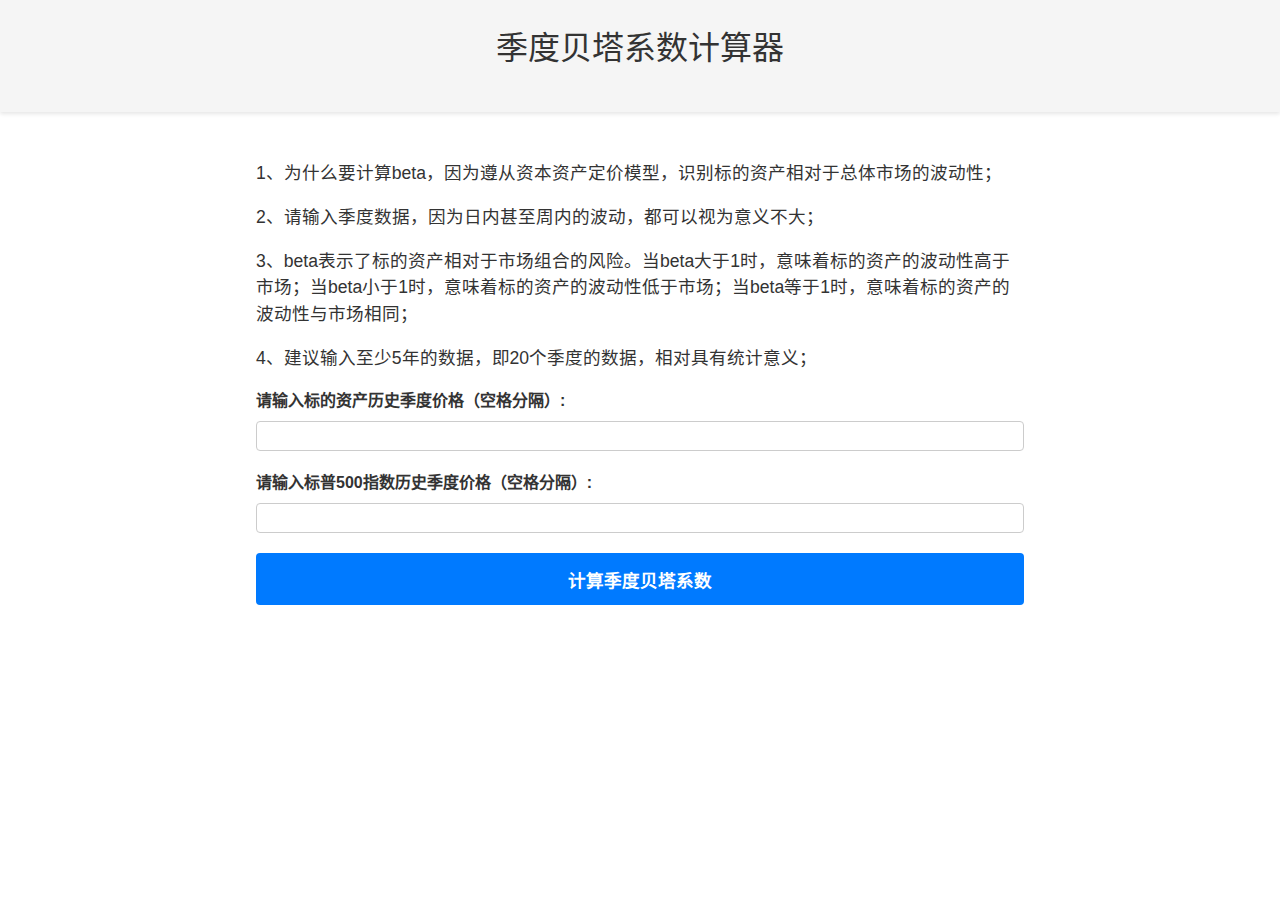
==== index.html @ c7e85355 "Made some text revisions" ====
<!DOCTYPE html>
<html lang="zh-CN">
<head>
    <meta charset="UTF-8">
    <meta name="viewport" content="width=device-width, initial-scale=1.0">
    <title>季度贝塔系数计算器</title>
    <link rel="stylesheet" href="styles.css">
</head>
<body>
    <header>
        <h1>季度贝塔系数计算器</h1>
    </header>
    <main>
        <p>1、为什么要计算beta，因为遵从资本资产定价模型，识别标的资产相对于总体市场的波动性；</p>
        <p>2、请输入季度数据，因为日内甚至周内的波动，都可以视为意义不大；</p>
	<p>3、beta表示了标的资产相对于市场组合的风险。当beta大于1时，意味着标的资产的波动性高于市场；当beta小于1时，意味着标的资产的波动性低于市场；当beta等于1时，意味着标的资产的波动性与市场相同；</p>
	<p>4、建议输入至少5年的数据，即20个季度的数据，相对具有统计意义；</p>
        <form id="beta-form">
            <label for="stockPrices">请输入标的资产历史季度价格（空格分隔）:</label>
            <input type="text" id="stockPrices" name="stockPrices" required>
            <label for="sp500Prices">请输入标普500指数历史季度价格（空格分隔）:</label>
            <input type="text" id="sp500Prices" name="sp500Prices" required>
            <button type="submit">计算季度贝塔系数</button>
        </form>
        <div id="result"></div>
    </main>
    <script src="app.js"></script>
</body>
</html>
---- styles.css ----
/* Reset some default styles */
* {
  box-sizing: border-box;
  margin: 0;
  padding: 0;
}

body {
  font-family: -apple-system, BlinkMacSystemFont, "Segoe UI", Roboto, Helvetica, Arial, sans-serif, "Apple Color Emoji", "Segoe UI Emoji", "Segoe UI Symbol";
  font-size: 16px;
  line-height: 1.5;
  color: #333;
  background-color: #fff;
}

header {
  padding: 1.5em 0;
  text-align: center;
  background-color: #f5f5f5;
  box-shadow: 0 2px 4px rgba(0, 0, 0, 0.1);
}

h1 {
  font-size: 2em;
  font-weight: 400;
  margin-bottom: 0.5em;
}

main {
  width: 80%;
  max-width: 800px;
  margin: 2em auto;
  padding: 1em;
}

p {
  margin-bottom: 1em;
  font-size: 1.1em;
}

form {
  display: flex;
  flex-direction: column;
  margin-bottom: 1em;
}

label {
  font-weight: bold;
  margin-bottom: 0.5em;
}

input {
  margin-bottom: 1.5em;
  padding: 0.5em;
  border: 1px solid #ccc;
  border-radius: 4px;
}

button {
  background-color: #007aff;
  color: #fff;
  font-size: 1.1em;
  font-weight: bold;
  padding: 0.75em 1.5em;
  border: none;
  border-radius: 4px;
  cursor: pointer;
  transition: background-color 0.2s;
}

button:hover {
  background-color: #0058d1;
}

#result {
  font-size: 1.5em;
  font-weight: bold;
}
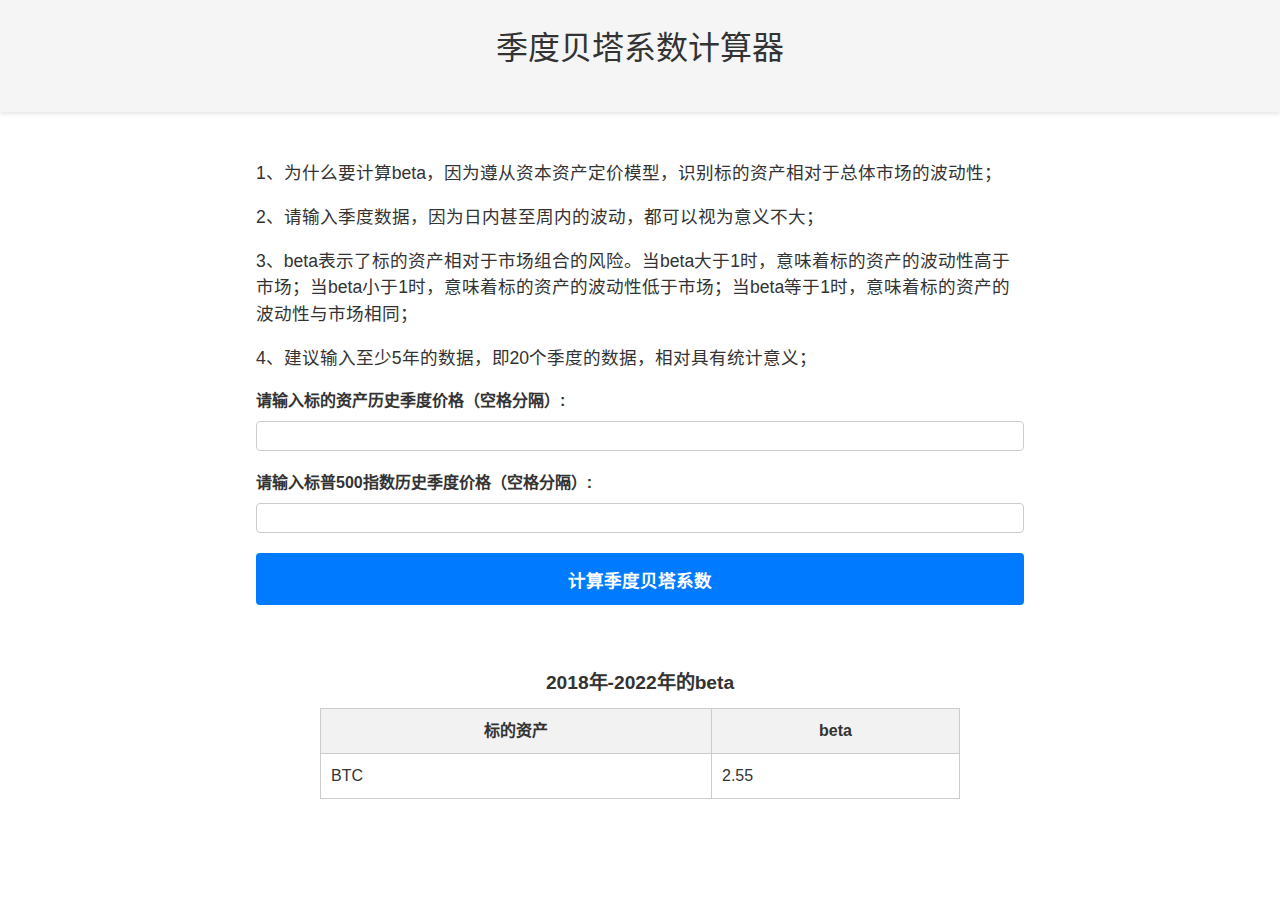
==== commit 01d723d9: "Your descriptive commit message" ====
--- a/index.html
+++ b/index.html
@@ -5,6 +5,29 @@
     <meta name="viewport" content="width=device-width, initial-scale=1.0">
     <title>季度贝塔系数计算器</title>
     <link rel="stylesheet" href="styles.css">
+    <style>
+  table {
+    border-collapse: collapse;
+    width: 50%;
+    margin: 20px auto;
+  }
+
+  table, th, td {
+    border: 1px solid #cccccc;
+    padding: 10px;
+  }
+
+  caption {
+    font-weight: bold;
+    font-size: 1.2em;
+    margin-bottom: 10px;
+  }
+
+  thead th {
+    background-color: #f2f2f2;
+  }
+</style>
+
 </head>
 <body>
     <header>
@@ -25,5 +48,21 @@
         <div id="result"></div>
     </main>
     <script src="app.js"></script>
+<table>
+  <caption>2018年-2022年的beta</caption>
+  <thead>
+    <tr>
+      <th>标的资产</th>
+      <th>beta</th>
+    </tr>
+  </thead>
+  <tbody>
+    <tr>
+      <td>BTC</td>
+      <td>2.55</td>
+    </tr>
+  </tbody>
+</table>
+
 </body>
 </html>
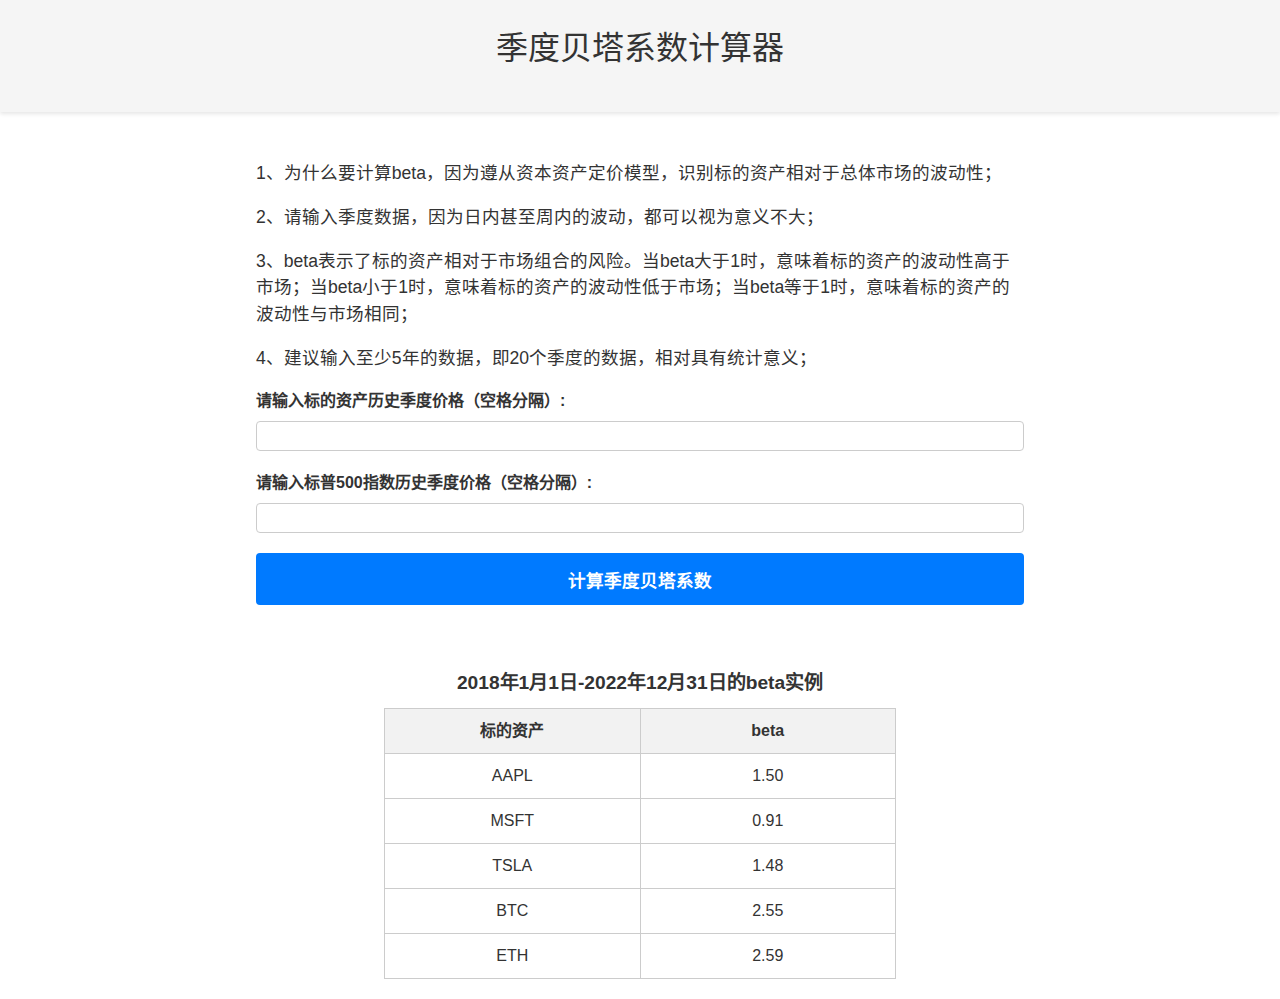
==== commit aace7053: "add a beta table" ====
--- a/index.html
+++ b/index.html
@@ -15,6 +15,8 @@
   table, th, td {
     border: 1px solid #cccccc;
     padding: 10px;
+    text-align: center;
+    width: 40%; /* 这里添加了列宽度规则 */
   }
 
   caption {
@@ -27,6 +29,8 @@
     background-color: #f2f2f2;
   }
 </style>
+
+
 
 </head>
 <body>
@@ -49,7 +53,7 @@
     </main>
     <script src="app.js"></script>
 <table>
-  <caption>2018年-2022年的beta</caption>
+  <caption>2018年1月1日-2022年12月31日的beta实例</caption>
   <thead>
     <tr>
       <th>标的资产</th>
@@ -58,8 +62,24 @@
   </thead>
   <tbody>
     <tr>
+      <td>AAPL</td>
+      <td>1.50</td>
+    </tr>
+    <tr>
+      <td>MSFT</td>
+      <td>0.91</td>
+    </tr>
+    <tr>
+      <td>TSLA</td>
+      <td>1.48</td>
+    </tr>
+    <tr>
       <td>BTC</td>
       <td>2.55</td>
+    </tr>
+    <tr>
+      <td>ETH</td>
+      <td>2.59</td>
     </tr>
   </tbody>
 </table>
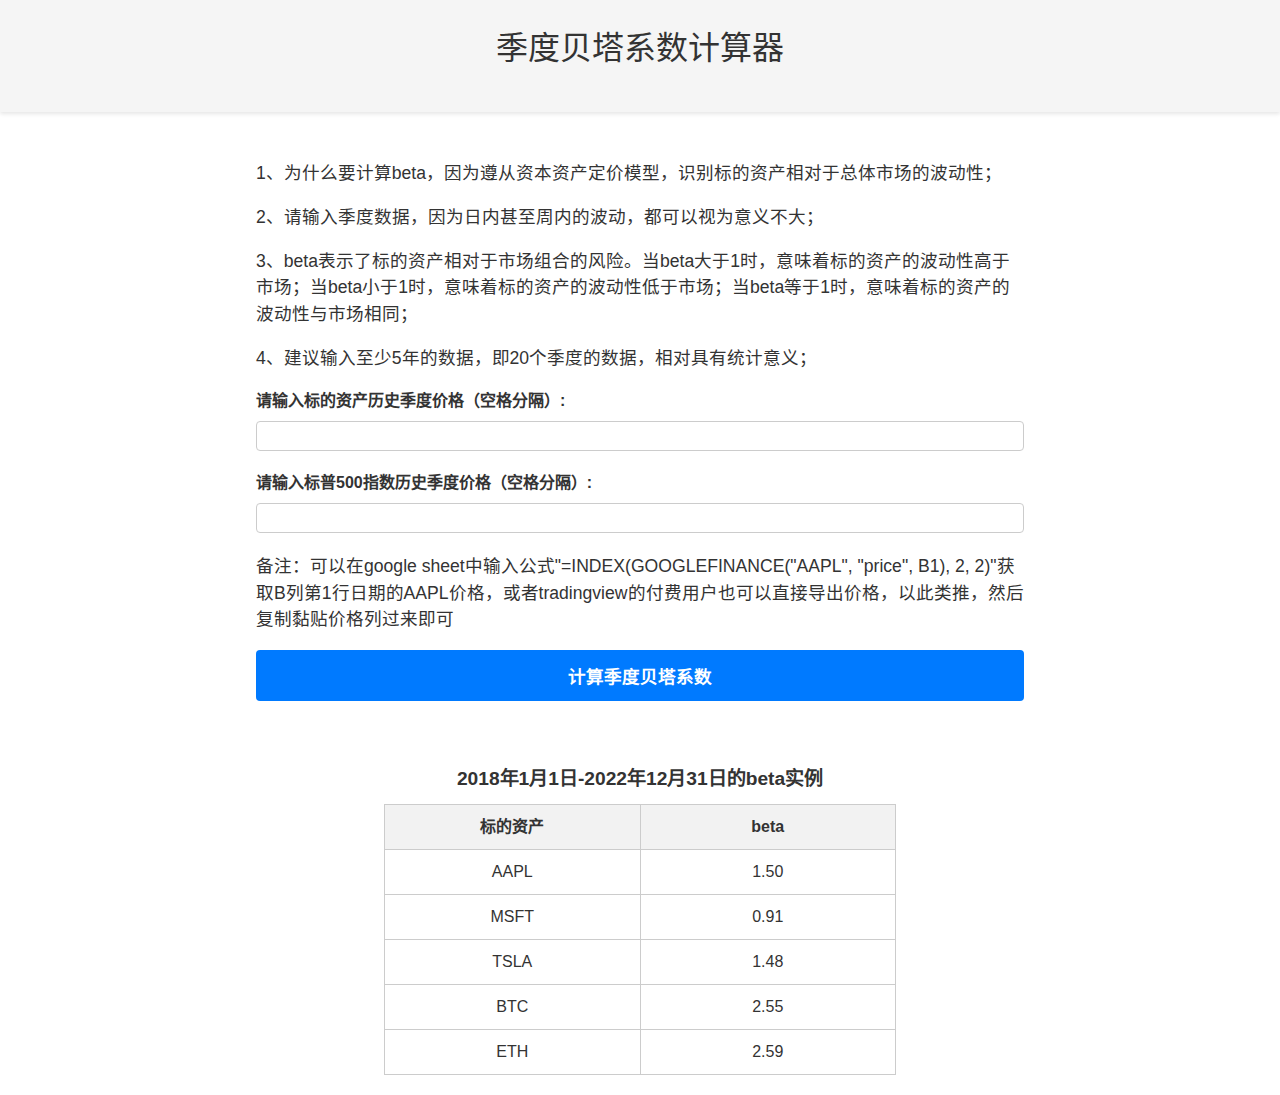
==== commit f263b36d: "add some text" ====
--- a/index.html
+++ b/index.html
@@ -47,6 +47,7 @@
             <input type="text" id="stockPrices" name="stockPrices" required>
             <label for="sp500Prices">请输入标普500指数历史季度价格（空格分隔）:</label>
             <input type="text" id="sp500Prices" name="sp500Prices" required>
+	    <p>备注：可以在google sheet中输入公式"=INDEX(GOOGLEFINANCE("AAPL", "price", B1), 2, 2)"获取B列第1行日期的AAPL价格，或者tradingview的付费用户也可以直接导出价格，以此类推，然后复制黏贴价格列过来即可</p>
             <button type="submit">计算季度贝塔系数</button>
         </form>
         <div id="result"></div>
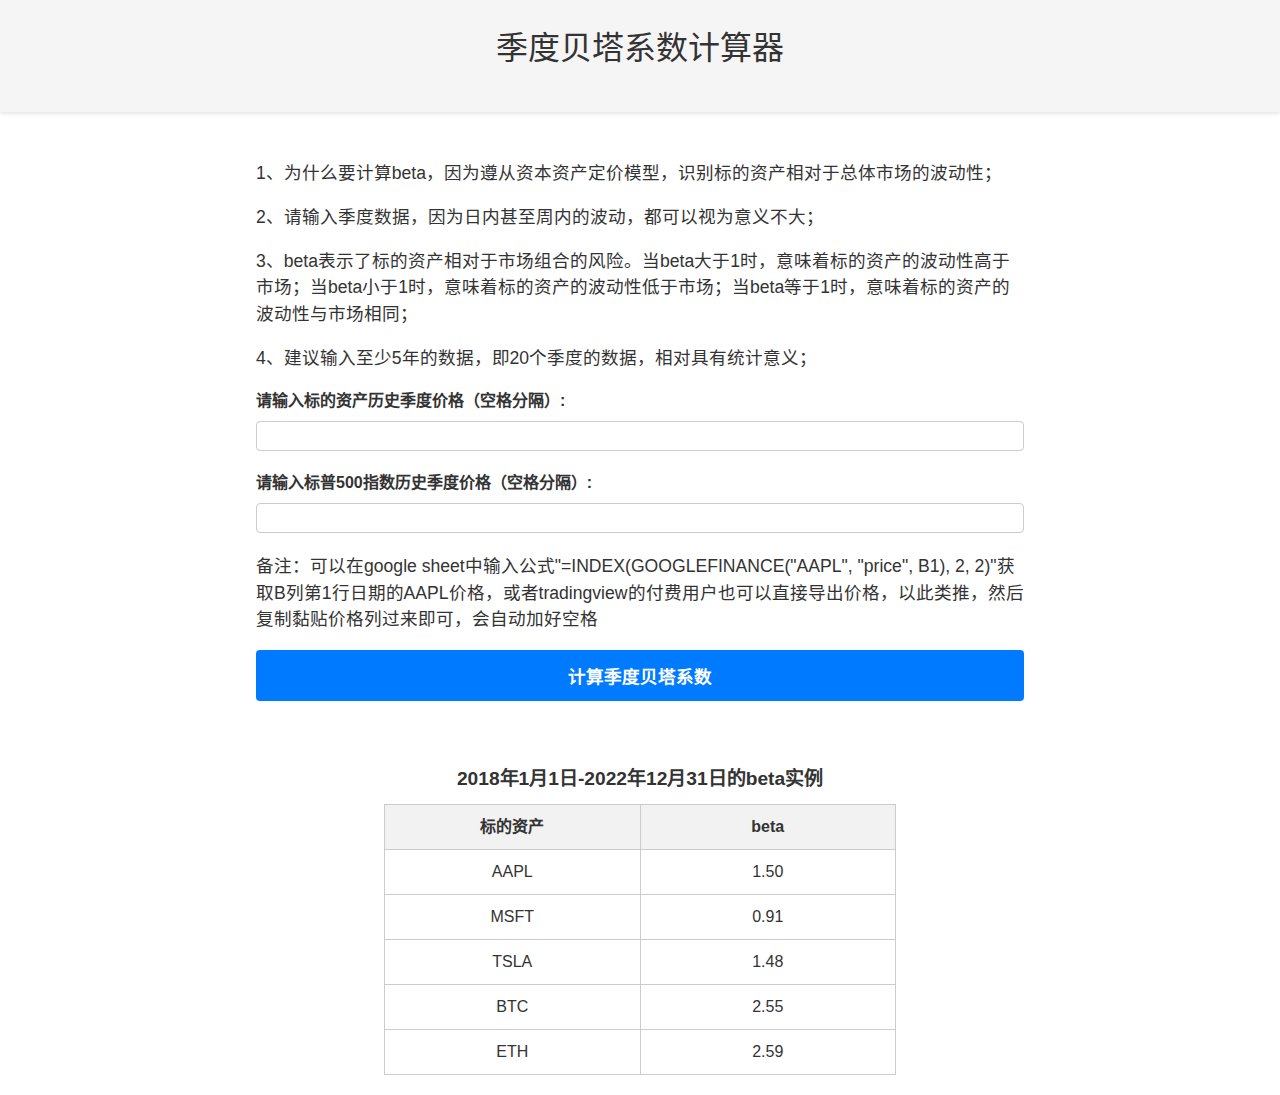
==== commit e13e1741: "add some text" ====
--- a/index.html
+++ b/index.html
@@ -1,6 +1,15 @@
 <!DOCTYPE html>
 <html lang="zh-CN">
 <head>
+<!-- Google tag (gtag.js) -->
+<script async src="https://www.googletagmanager.com/gtag/js?id=G-X664HKD5V9"></script>
+<script>
+  window.dataLayer = window.dataLayer || [];
+  function gtag(){dataLayer.push(arguments);}
+  gtag('js', new Date());
+
+  gtag('config', 'G-X664HKD5V9');
+</script>
     <meta charset="UTF-8">
     <meta name="viewport" content="width=device-width, initial-scale=1.0">
     <title>季度贝塔系数计算器</title>
@@ -33,6 +42,7 @@
 
 
 </head>
+
 <body>
     <header>
         <h1>季度贝塔系数计算器</h1>
@@ -47,7 +57,7 @@
             <input type="text" id="stockPrices" name="stockPrices" required>
             <label for="sp500Prices">请输入标普500指数历史季度价格（空格分隔）:</label>
             <input type="text" id="sp500Prices" name="sp500Prices" required>
-	    <p>备注：可以在google sheet中输入公式"=INDEX(GOOGLEFINANCE("AAPL", "price", B1), 2, 2)"获取B列第1行日期的AAPL价格，或者tradingview的付费用户也可以直接导出价格，以此类推，然后复制黏贴价格列过来即可</p>
+	    <p>备注：可以在google sheet中输入公式"=INDEX(GOOGLEFINANCE("AAPL", "price", B1), 2, 2)"获取B列第1行日期的AAPL价格，或者tradingview的付费用户也可以直接导出价格，以此类推，然后复制黏贴价格列过来即可，会自动加好空格</p>
             <button type="submit">计算季度贝塔系数</button>
         </form>
         <div id="result"></div>
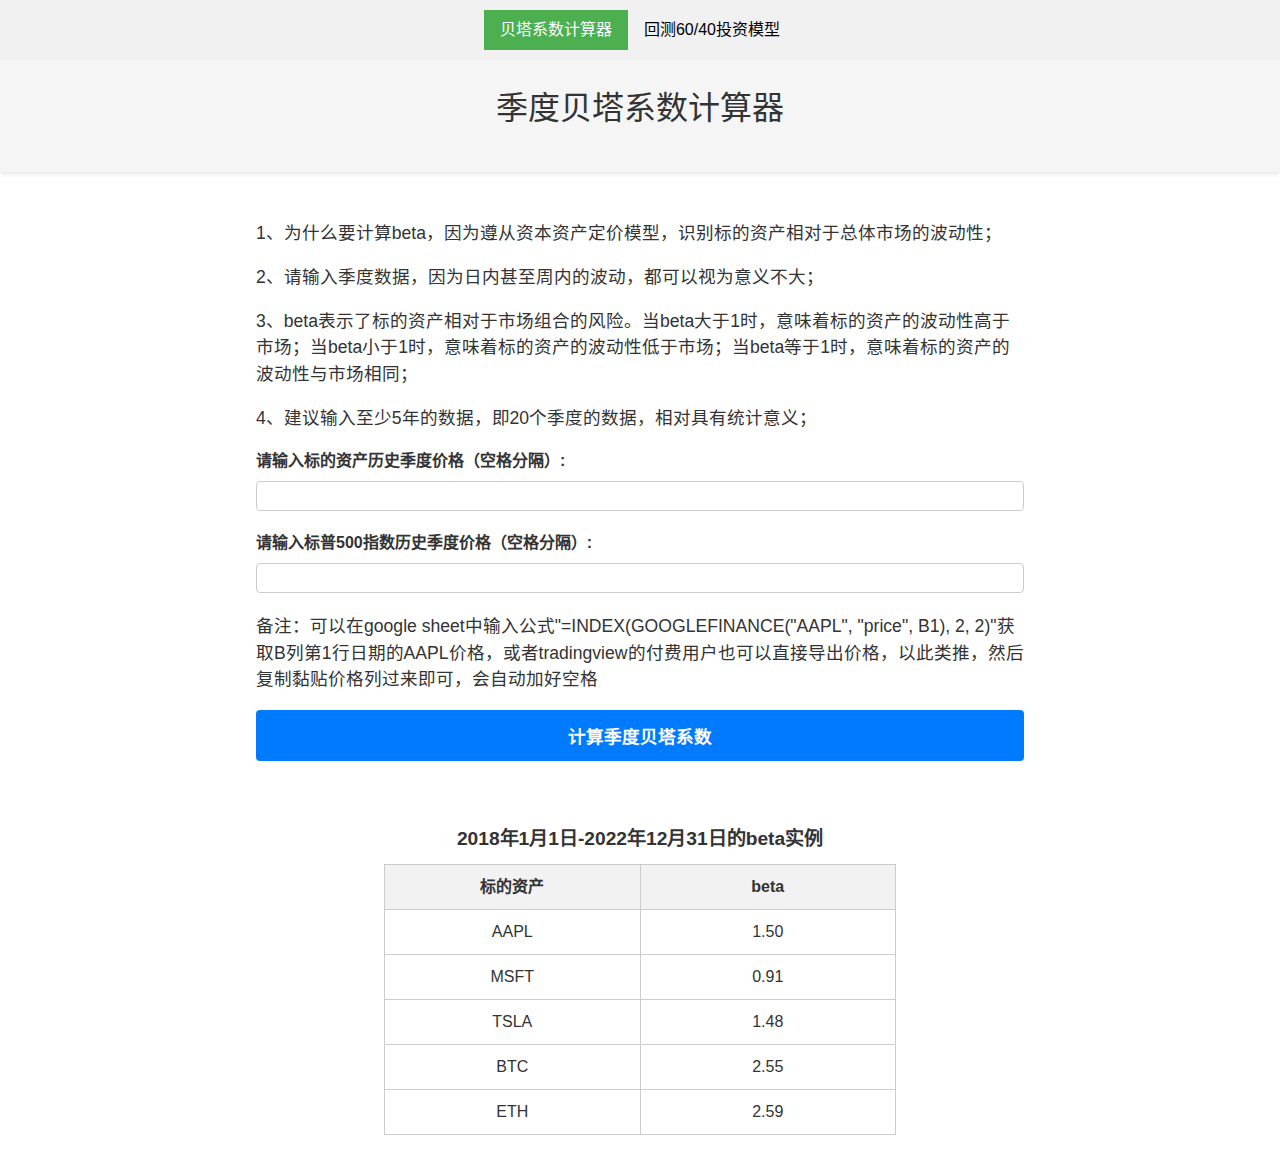
==== commit 47b5d5c2: "增加了60/40投资模型回测页面" ====
--- a/index.html
+++ b/index.html
@@ -1,6 +1,29 @@
 <!DOCTYPE html>
 <html lang="zh-CN">
 <head>
+<style>
+    .navbar {
+      display: flex;
+      justify-content: center;
+      background-color: #f1f1f1;
+      padding: 10px;
+    }
+
+    .navbar a {
+      text-decoration: none;
+      color: #000;
+      padding: 8px 16px;
+    }
+
+    .navbar a:hover {
+      background-color: #ddd;
+    }
+
+    .navbar .active {
+      background-color: #4CAF50;
+      color: white;
+    }
+  </style>
 <!-- Google tag (gtag.js) -->
 <script async src="https://www.googletagmanager.com/gtag/js?id=G-X664HKD5V9"></script>
 <script>
@@ -44,6 +67,10 @@
 </head>
 
 <body>
+<div class="navbar">
+    <a class="active" href="index.html">贝塔系数计算器</a>
+    <a href="backtest.html">回测60/40投资模型</a>
+  </div>
     <header>
         <h1>季度贝塔系数计算器</h1>
     </header>
